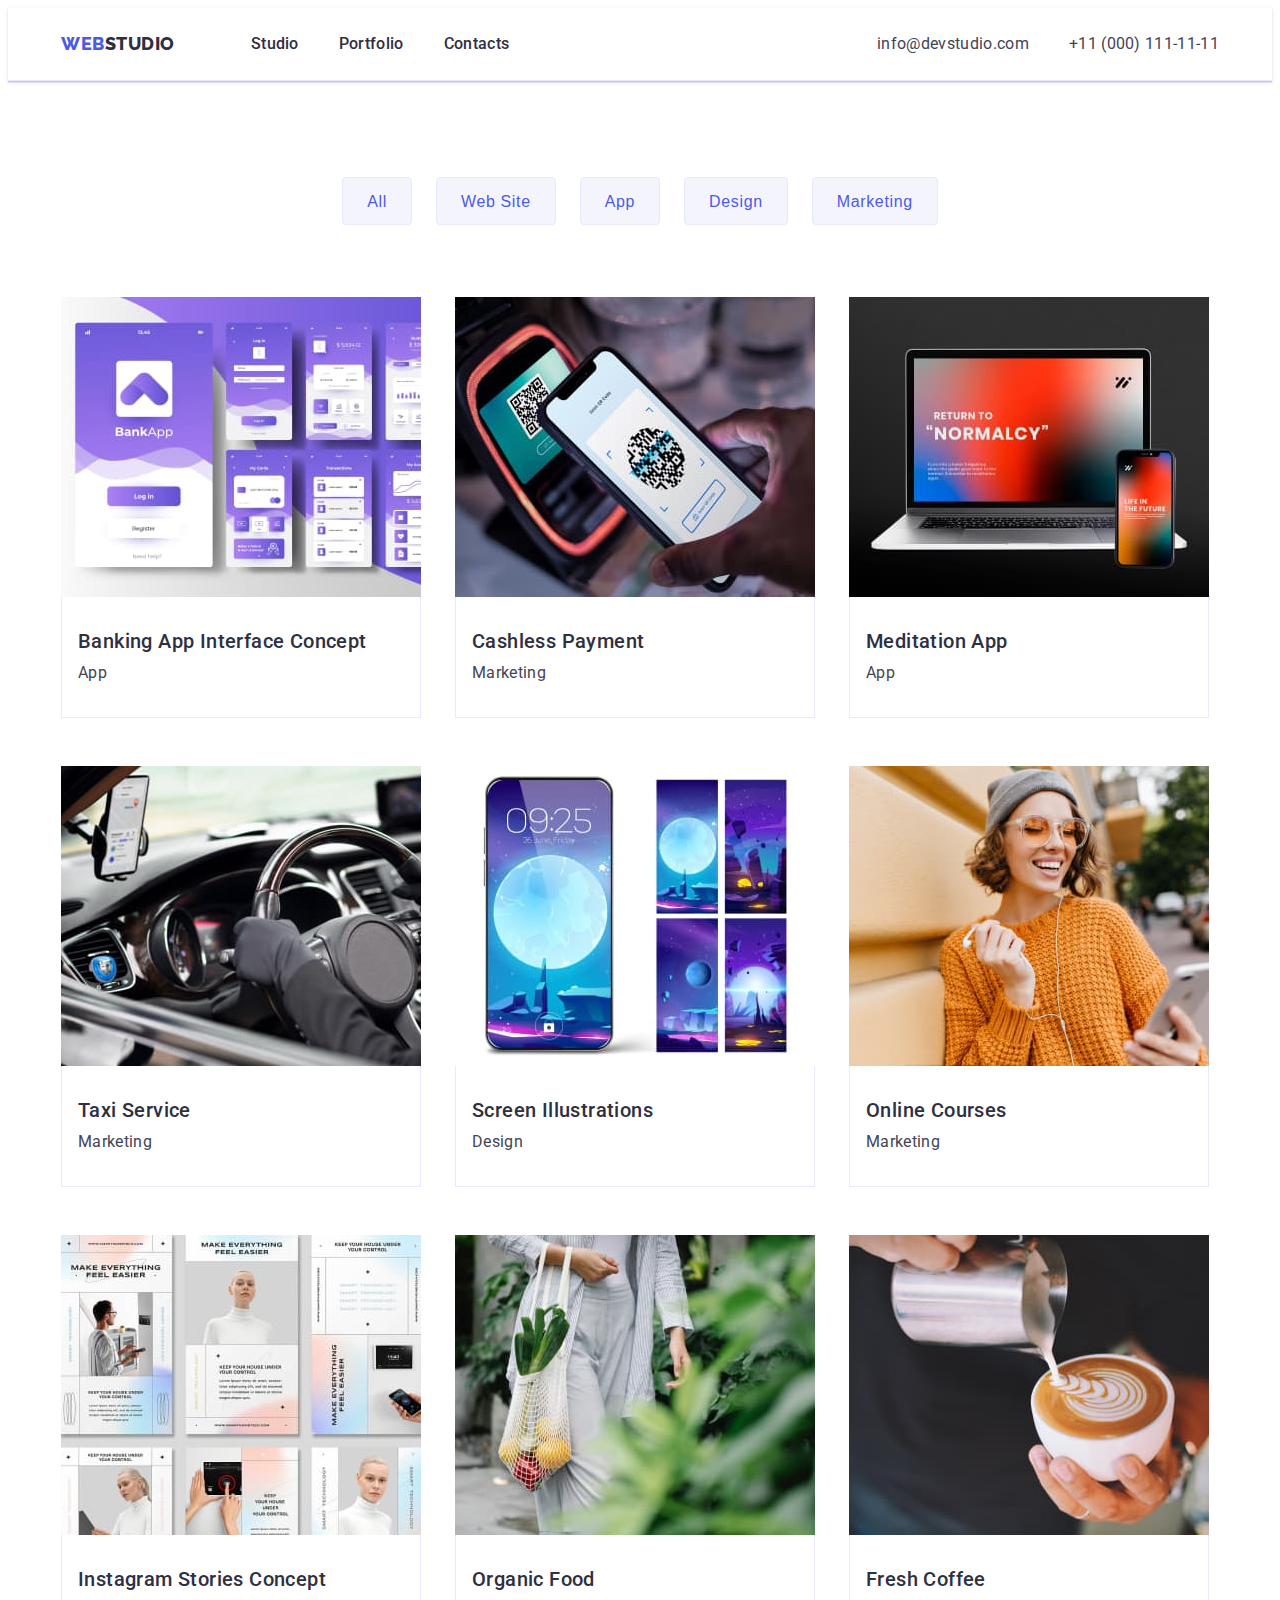
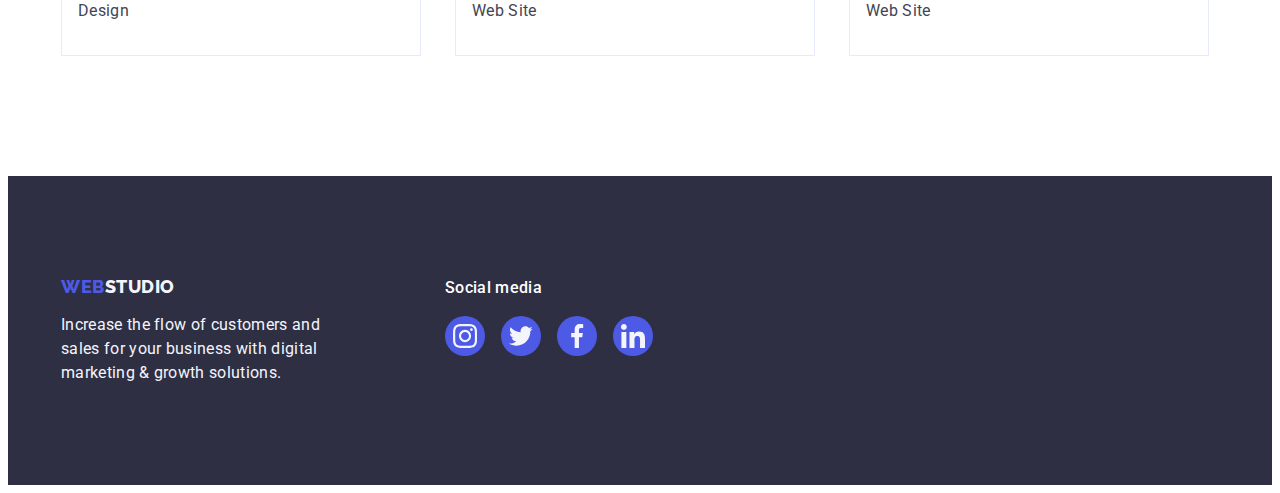
==== portfolio.html @ 0859493b "Initial commit" ====
<!DOCTYPE html>
<html lang="en">
  <head>
    <meta charset="UTF-8" />
    <meta http-equiv="X-UA-Compatible" content="IE=edge" />
    <meta name="viewport" content="width=device-width, initial-scale=1.0" />
    <title>WebStudio</title>
    <link rel="preconnect" href="https://fonts.googleapis.com" />
    <link rel="preconnect" href="https://fonts.gstatic.com" crossorigin />
    <link
      href="https://fonts.googleapis.com/css2?family=Raleway:wght@800&family=Roboto:wght@400;500;700&display=swap"
      rel="stylesheet"
    />
    <link
      rel="stylesheet"
      href="https://cdnjs.cloudflare.com/ajax/libs/modern-normalize/2.0.0/modern-normalize.min.css"
      integrity="sha512-4xo8blKMVCiXpTaLzQSLSw3KFOVPWhm/TRtuPVc4WG6kUgjH6J03IBuG7JZPkcWMxJ5huwaBpOpnwYElP/m6wg=="
      crossorigin="anonymous"
      referrerpolicy="no-referrer"
    />
    <link rel="stylesheet" href="./css/styles.css" />
  </head>
  <body>
    <!-- Header -->
    <header class="header">
      <div class="container header-container">
        <nav class="main-navigation">
          <a class="link logo" href="./index.html"
            >Web<span class="top-logo-part-two">Studio</span></a
          >
          <ul class="list site-nav">
            <li><a class="link title" href="./index.html">Studio</a></li>
            <li><a class="link title" href="./portfolio.html">Portfolio</a></li>
            <li><a class="link title" href="">Contacts</a></li>
          </ul>
        </nav>
        <address class="address">
          <ul class="list contacts">
            <li>
              <a class="link address-link" href="mailto:info@devstudio.com"
                >info@devstudio.com</a
              >
            </li>
            <li>
              <a class="link address-link" href="tel:+110001111111"
                >+11 (000) 111-11-11</a
              >
            </li>
          </ul>
        </address>
      </div>
    </header>
    <main>
      <!-- Examples of our works -->
      <section class="our-works">
        <div class="container">
          <h1 class="visually-hidden">Examples of our works</h1>
          <ul class="list portfolio-button">
            <li><button class="menu-button" type="button">All</button></li>
            <li><button class="menu-button" type="button">Web Site</button></li>
            <li><button class="menu-button" type="button">App</button></li>
            <li><button class="menu-button" type="button">Design</button></li>
            <li>
              <button class="menu-button" type="button">Marketing</button>
            </li>
          </ul>
          <ul class="list our-works-list">
            <li class="work-example">
              <a class="link example-item" href=""
                ><img
                  src="./images/banking-screens.jpg"
                  alt="Banking interface"
                  width="360"
                  height="300"
                />
                <div class="example-deskription">
                  <h2 class="subtitle">Banking App Interface Concept</h2>
                  <p class="description">App</p>
                </div></a
              >
            </li>
            <li class="work-example">
              <a class="link example-item" href=""
                ><img
                  src="./images/reading-code.jpg"
                  alt="Reading Qr code"
                  width="360"
                  height="300"
                />
                <div class="example-deskription">
                  <h2 class="subtitle">Cashless Payment</h2>
                  <p class="description">Marketing</p>
                </div></a
              >
            </li>
            <li class="work-example">
              <a class="link example-item" href=""
                ><img
                  src="./images/laptop-phone.jpg"
                  alt="Laptop and phone"
                  width="360"
                  height="300"
                />
                <div class="example-deskription">
                  <h2 class="subtitle">Meditation App</h2>
                  <p class="description">App</p>
                </div></a
              >
            </li>
            <li class="work-example">
              <a class="link example-item" href=""
                ><img
                  src="./images/car.jpg"
                  alt="Dashboard in the car"
                  width="360"
                  height="300"
                />
                <div class="example-deskription">
                  <h2 class="subtitle">Taxi Service</h2>
                  <p class="description">Marketing</p>
                </div></a
              >
            </li>
            <li class="work-example">
              <a class="link example-item" href=""
                ><img
                  src="./images/screen-illustrations.jpg"
                  alt="Phone screen illustrations"
                  width="360"
                  height="300"
                />
                <div class="example-deskription">
                  <h2 class="subtitle">Screen Illustrations</h2>
                  <p class="description">Design</p>
                </div></a
              >
            </li>
            <li class="work-example">
              <a class="link example-item" href=""
                ><img
                  src="./images/girl.jpg"
                  alt="Girl with a phone"
                  width="360"
                  height="300"
                />
                <div class="example-deskription">
                  <h2 class="subtitle">Online Courses</h2>
                  <p class="description">Marketing</p>
                </div></a
              >
            </li>
            <li class="work-example">
              <a class="link example-item" href=""
                ><img
                  src="./images/articles.jpg"
                  alt="Article layouts"
                  width="360"
                  height="300"
                />
                <div class="example-deskription">
                  <h2 class="subtitle">Instagram Stories Concept</h2>
                  <p class="description">Design</p>
                </div></a
              >
            </li>
            <li class="work-example">
              <a class="link example-item" href=""
                ><img
                  src="./images/food.jpg"
                  alt="Girl carrying food"
                  width="360"
                  height="300"
                />
                <div class="example-deskription">
                  <h2 class="subtitle">Organic Food</h2>
                  <p class="description">Web Site</p>
                </div></a
              >
            </li>
            <li class="work-example">
              <a class="link example-item" href=""
                ><img
                  src="./images/coffee.jpg"
                  alt="Prepaing coffee"
                  width="360"
                  height="300"
                />
                <div class="example-deskription">
                  <h2 class="subtitle">Fresh Coffee</h2>
                  <p class="description">Web Site</p>
                </div></a
              >
            </li>
          </ul>
        </div>
      </section>
    </main>
    <!-- Footer -->
    <footer class="footer">
      <div class="container foot">
        <div class="logo-container">
          <a class="link logo-footer" href="./index.html"
            >Web<span class="footer-logo-part-two">Studio</span></a
          >
          <p class="footer-description">
            Increase the flow of customers and sales for your business with
            digital marketing & growth solutions.
          </p>
        </div>
        <div>
          <p class="footer-title">Social media</p>
          <ul class="list icon-item">
            <li class="icon-example">
              <a
                href=""
                class="link cosial-footer"
                target="_blank"
                rel="noopener no-referrer"
              >
                <svg class="footer-icon" width="24" height="24">
                  <use href="./images/icons.svg#icon-instagram"></use>
                </svg>
              </a>
            </li>
            <li class="icon-example">
              <a
                href=""
                class="link cosial-footer"
                target="_blank"
                rel="noopener no-referrer"
              >
                <svg class="footer-icon" width="24" height="24">
                  <use href="./images/icons.svg#icon-bird"></use>
                </svg>
              </a>
            </li>
            <li class="icon-example">
              <a
                href=""
                class="link cosial-footer"
                target="_blank"
                rel="noopener no-referrer"
              >
                <svg class="footer-icon" width="24" height="24">
                  <use href="./images/icons.svg#icon-facebook"></use>
                </svg>
              </a>
            </li>
            <li class="icon-example">
              <a
                href=""
                class="link cosial-footer"
                target="_blank"
                rel="noopener no-referrer"
              >
                <svg class="footer-icon" width="24" height="24">
                  <use href="./images/icons.svg#icon-linkedin"></use>
                </svg>
              </a>
            </li>
          </ul>
        </div>
      </div>
    </footer>
  </body>
</html>
---- css/styles.css ----
:root {
  --main-color: #434455;
  --secondary-color: #2e2f42;
  --secondary-background: #f4f4fd;
  --logo-button-color: #4d5ae5;
  --background-color: #e5e5e5;
  --accent-color: #ffffff;
  --secondary-accent-color: #404bbf;
  --card-border-color: #e7e9fc;
}
body {
  font-family: "Roboto", sans-serif;
  color: var(--main-color);
  background-color: var(--accent-color);
}

p,
h1,
h2,
h3,
h4,
h5,
h6 {
  margin: 0;
}

ul,
ol {
  margin: 0;
  padding: 0;
}

img {
  display: block;
  max-width: 100%;
  height: auto;
}
.list {
  list-style: none;
}
.link {
  text-decoration: none;
}

.container {
  width: 1158px;
  padding-left: 15px;
  padding-right: 15px;
  margin: 0 auto;
}
/* Header */
.header {
  border-bottom: 1px solid var(--card-border-color);
  box-shadow: 0px 2px 1px rgba(46, 47, 66, 0.08),
    0px 1px 1px rgba(46, 47, 66, 0.16), 0px 1px 6px rgba(46, 47, 66, 0.08);
}
.header-container {
  display: flex;
}
.main-navigation {
  display: flex;
  align-items: center;
}
.logo {
  display: inline-block;
  padding: 24px 0;
  margin-right: 76px;
  font-family: "Raleway", sans-serif;
  font-weight: 800;
  font-size: 18px;
  line-height: 1.17;
  letter-spacing: 0.03em;
  text-transform: uppercase;
  color: var(--logo-button-color);
}
.top-logo-part-two {
  font-family: "Raleway", sans-serif;
  font-weight: 800;
  font-size: 18px;
  line-height: 1.17;
  letter-spacing: 0.03em;
  text-transform: uppercase;
  color: var(--secondary-color);
}
.logo-part-two {
  color: var(--secondary-color);
}
.site-nav {
  display: flex;
  align-items: center;
  gap: 40px;
}
.title {
  display: inline-block;
  padding: 24px 0;
  font-weight: 500;
  font-size: 16px;
  line-height: 1.5;
  letter-spacing: 0.02em;
  color: var(--secondary-color);
}
.title:hover,
.title:focus {
  color: var(--secondary-accent-color);
}
.address {
  margin-left: auto;
  font-style: normal;
  display: flex;
  align-items: center;
}
.contacts {
  display: flex;
  gap: 40px;
}
.address-link {
  display: inline-block;
  font-size: 16px;
  line-height: 1.5;
  letter-spacing: 0.02em;
  color: inherit;
}
.address-link:hover,
.address-link:focus {
  color: var(--secondary-accent-color);
}
/* Hero */
.hero {
  background-color: var(--secondary-color);
  padding: 188px 0;
  margin-left: auto;
  margin-right: auto;
  max-width: 1440px;
  height: 600px;
  background-image: linear-gradient(
      rgba(46, 47, 66, 0.7),
      rgba(46, 47, 66, 0.7)
    ),
    url(../images/hero-image.jpg);
  background-size: cover;
  background-repeat: no-repeat;
  background-position: center;
}

.hero-title {
  margin-left: auto;
  margin-right: auto;
  margin-bottom: 48px;
  max-width: 496px;
  font-size: 56px;
  line-height: 1.07;
  letter-spacing: 0.02em;
  text-align: center;
  color: var(--accent-color);
}
.main-button {
  display: block;
  margin-left: auto;
  margin-right: auto;

  min-width: 169px;
  height: 56px;

  font-weight: 500;
  font-size: 16px;
  line-height: 1.5;
  letter-spacing: 0.04em;
  background-color: var(--logo-button-color);
  color: var(--accent-color);
  cursor: pointer;
  border: none;
  border-radius: 4px;
}
.main-button:hover,
.main-button:focus {
  background-color: var(--secondary-accent-color);
  color: var(--accent-color);
}
/* Our strengths */
.strengths-container {
  padding: 120px 0;
}

.visually-hidden {
  position: absolute;
  width: 1px;
  height: 1px;
  margin: -1px;
  border: 0;
  padding: 0;
  white-space: nowrap;
  clip-path: inset(100%);
  clip: rect(0 0 0 0);
  overflow: hidden;
}
.list-position {
  display: flex;
  gap: 24px;
}
.list-position .subtitle {
  width: 264px;
}
.box-for-icon {
  display: flex;
  height: 112px;
  margin-bottom: 8px;
  background-color: var(--secondary-background);
  border-radius: 4px;
  align-items: center;
  justify-content: center;
}

.subtitle {
  margin-bottom: 8px;
  font-weight: 500;
  font-size: 20px;
  line-height: 1.2;
  letter-spacing: 0.02em;
  color: var(--secondary-color);
}
.description {
  font-size: 16px;
  line-height: 1.5;
  letter-spacing: 0.02em;
  color: var(--main-color);
}
.section-title {
  margin-bottom: 72px;
  font-size: 36px;
  line-height: 1.11;
  letter-spacing: 0.02em;
  text-align: center;
  text-transform: capitalize;
  color: var(--secondary-color);
}
/* What are we doing */
.container-examples {
  padding-bottom: 120px;
}
.examples {
  display: flex;
  gap: 24px;
}
.example-item {
  width: calc((100%-48px) / 3);
}
/* Team */
.team-section {
  background-color: var(--secondary-background);
  padding: 120px 0;
}
.employee {
  text-align: center;
}
.employee-card {
  display: flex;
  gap: 24px;
}
.team-photo {
  background-color: var(--accent-color);
  box-shadow: 0px 1px 6px rgba(46, 47, 66, 0.08),
    0px 1px 1px rgba(46, 47, 66, 0.16), 0px 2px 1px rgba(46, 47, 66, 0.08);
  border-radius: 0px 0px 4px 4px;
  width: calc((100% -72px) / 4);
}
.employee-deskription {
  padding: 32px 16px;
}
.cos-list {
  display: flex;
  gap: 24px;
  margin-top: 8px;
  justify-content: center;
}
.team-cos{
  width: 40px;
  height: 40px;
}
.cosial {
  display: flex;
  width: 100%;
  height: 100%;
  background-color: var(--logo-button-color);
  border-radius: 50%;

  background-repeat: no-repeat;
  align-items: center;
  justify-content: center;
}
.cosial:hover,
.cosial:focus {
  background-color: var(--secondary-accent-color);
}
.cos {
  fill: var(--secondary-background);
}
/* Customers */
.customers {
  padding-top: 120px;
  padding-bottom: 120px;
}
.customers-list {
  display: flex;
  gap: 24px;
}
.customers-item {
  width: calc((100%-120px) / 6);
  width: 168px;
  height: 88px;
  color: var(--secondary-accent-color);
}

.customes-link {
  display: flex;
  width: 100%;
  height: 100%;
  border: 1px solid #8e8f99;
  border-radius: 4px;
  align-items: center;
  justify-content: center;
  color: #8e8f99;
}
.customers-icon {
  fill: currentColor;
}

.customes-link:hover,
.customes-link:focus {
  border-color: var(--secondary-accent-color);
  color: var(--secondary-accent-color);
}
/* Footer */
.footer {
  padding: 100px 0;
  background-color: var(--secondary-color);
}
.foot {
  display: flex;
  align-items: baseline;
}
.logo-footer {
  display: inline-block;
  margin-bottom: 16px;
  font-family: "Raleway", sans-serif;
  font-weight: 800;
  font-size: 18px;
  line-height: 1.17;
  letter-spacing: 0.03em;
  text-transform: uppercase;
  color: var(--logo-button-color);
}
.footer-logo-part-two {
  color: var(--secondary-background);
}
.footer-description {
  display: block;
  width: 264px;
  margin-right: auto;
  font-size: 16px;
  line-height: 1.5;
  letter-spacing: 0.02em;
  color: var(--secondary-background);
}
.logo-container {
  margin-right: 120px;
}

.footer-title {
  font-weight: 500;
  font-size: 16px;
  line-height: 1.5;
  letter-spacing: 0.02em;
  color: var(--accent-color);
  margin-bottom: 16px;
}
.icon-item {
  display: flex;
  gap: 16px;
}
.icon-example{
  width: 40px;
  height: 40px;
}
.cosial-footer {
  display: flex;
  width: 100%;
  height: 100%;
  background-color: var(--logo-button-color);
  border-radius: 50%;
  background-repeat: no-repeat;
  align-items: center;
  justify-content: center;
}
.cosial-footer:hover,
.cosial-footer:focus {
  background-color: #31d0aa;
}
.footer-icon {
  fill: var(--secondary-background);
}
/* Portfolio */
.our-works {
  padding: 96px 0 120px;
}
/* Menu buttons */
.portfolio-button {
  display: flex;
  justify-content: center;
  gap: 24px;
  margin-bottom: 72px;
}
.menu-button {
  display: block;
  margin-left: auto;
  margin-right: auto;
  height: 48px;
  font-weight: 500;
  font-size: 16px;
  line-height: 1.5;
  letter-spacing: 0.04em;
  color: var(--logo-button-color);
  background-color: var(--secondary-background);
  cursor: pointer;
  border: 1px solid var(--card-border-color);
  border-radius: 4px;
  padding: 12px 24px;
}
.menu-button:hover,
.menu-button:focus {
  background-color: var(--secondary-accent-color);
  color: var(--accent-color);
  border: 1px solid transparent;
  box-shadow: 0px 3px 1px rgba(0, 0, 0, 0.1), 0px 2px 1px rgba(0, 0, 0, 0.08),
    0px 2px 2px rgba(0, 0, 0, 0.12);
}

.our-works-list {
  display: flex;
  flex-wrap: wrap;
  column-gap: 24px;
  row-gap: 48px;
}
.work-example {
  width: calc((100% - 48px) / 3);
}
.example-item {
  display: block;
  box-sizing: border-box;
  width: 360px;
}
.example-item:hover,
.example-item:focus {
  box-shadow: 0px 1px 6px rgba(46, 47, 66, 0.08),
    0px 1px 1px rgba(46, 47, 66, 0.16), 0px 2px 1px rgba(46, 47, 66, 0.08);
}
.example-deskription {
  padding: 32px 16px;
  border: 1px solid var(--card-border-color);
  border-top: none;
}
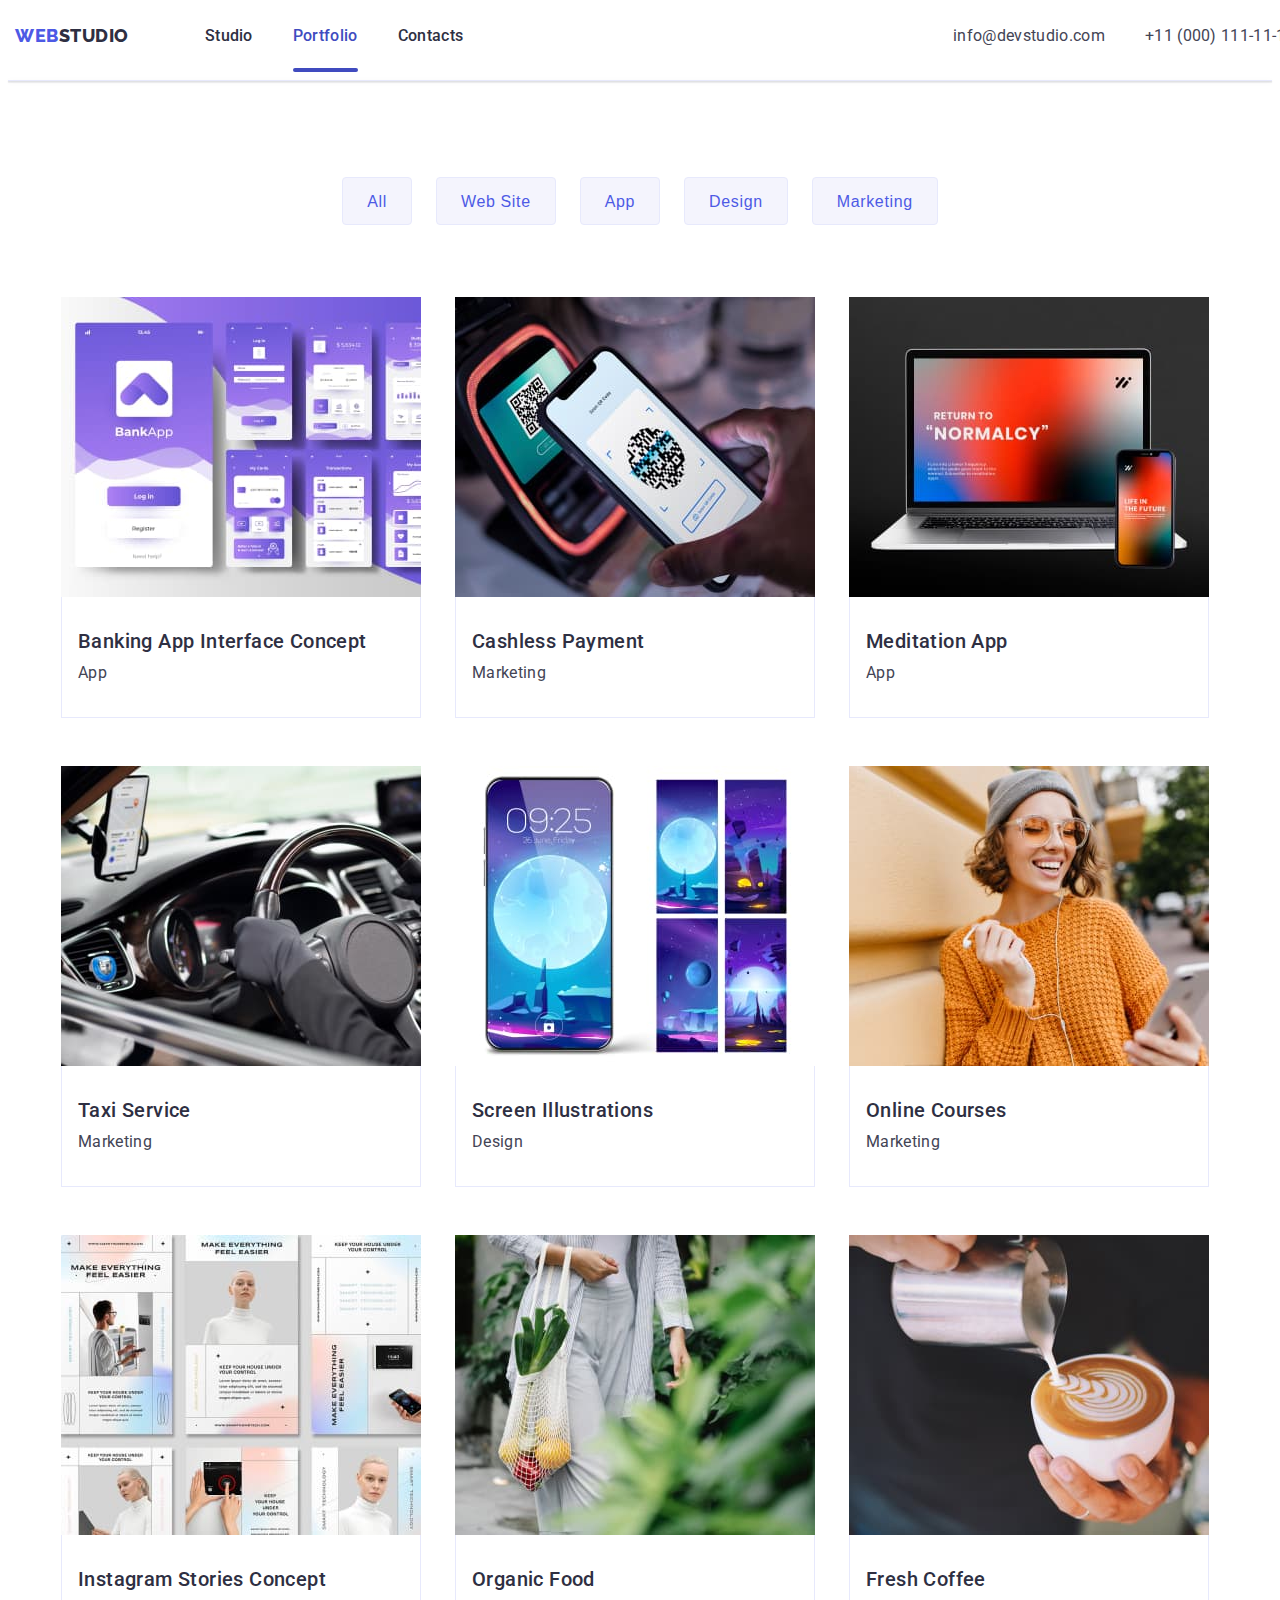
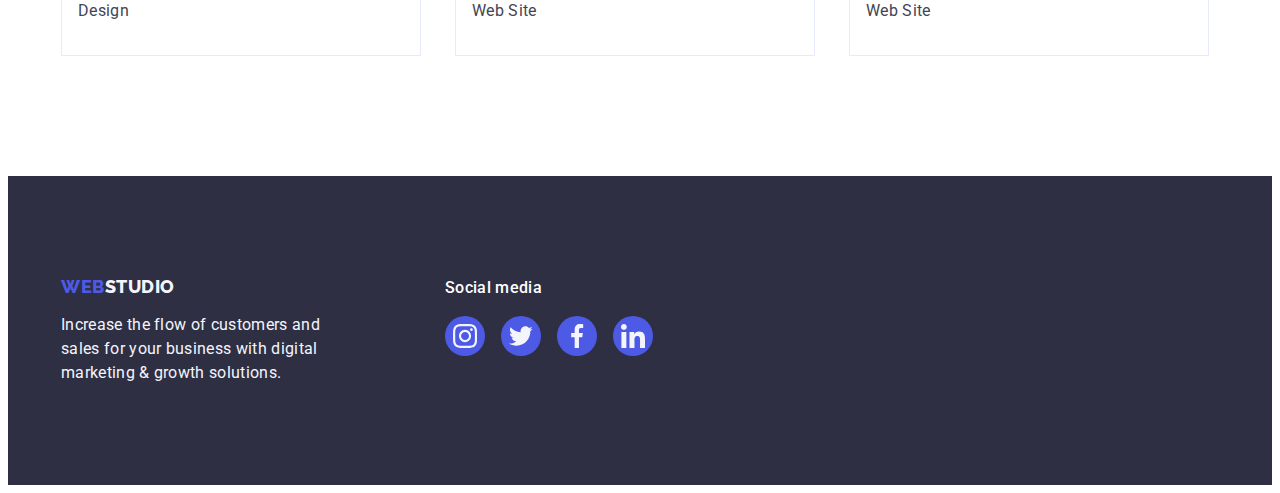
==== commit e135e599: "hw_5" ====
--- a/portfolio.html
+++ b/portfolio.html
@@ -30,7 +30,11 @@
           >
           <ul class="list site-nav">
             <li><a class="link title" href="./index.html">Studio</a></li>
-            <li><a class="link title" href="./portfolio.html">Portfolio</a></li>
+            <li>
+              <a class="link title current" href="./portfolio.html"
+                >Portfolio</a
+              >
+            </li>
             <li><a class="link title" href="">Contacts</a></li>
           </ul>
         </nav>
@@ -66,13 +70,18 @@
           </ul>
           <ul class="list our-works-list">
             <li class="work-example">
-              <a class="link example-item" href=""
+              <div class="example-cover-wrap"><a class="link example-item" href=""
                 ><img
                   src="./images/banking-screens.jpg"
                   alt="Banking interface"
                   width="360"
                   height="300"
                 />
+                <p class="example-cover-text">
+                  14 Stylish and User-Friendly App Design Concepts · Task
+                  Manager App · Calorie Tracker App · Exotic Fruit Ecommerce App
+                  · Cloud Storage App
+                </p></div>
                 <div class="example-deskription">
                   <h2 class="subtitle">Banking App Interface Concept</h2>
                   <p class="description">App</p>
@@ -80,6 +89,8 @@
               >
             </li>
             <li class="work-example">
+              <div class="example-cover-wrap"><a class="link example-item" href=""
+                >
               <a class="link example-item" href=""
                 ><img
                   src="./images/reading-code.jpg"
@@ -87,6 +98,11 @@
                   width="360"
                   height="300"
                 />
+                <p class="example-cover-text">
+                  14 Stylish and User-Friendly App Design Concepts · Task
+                  Manager App · Calorie Tracker App · Exotic Fruit Ecommerce App
+                  · Cloud Storage App
+                </p></div>
                 <div class="example-deskription">
                   <h2 class="subtitle">Cashless Payment</h2>
                   <p class="description">Marketing</p>
@@ -94,6 +110,8 @@
               >
             </li>
             <li class="work-example">
+              <div class="example-cover-wrap"><a class="link example-item" href=""
+                >
               <a class="link example-item" href=""
                 ><img
                   src="./images/laptop-phone.jpg"
@@ -101,6 +119,11 @@
                   width="360"
                   height="300"
                 />
+                <p class="example-cover-text">
+                  14 Stylish and User-Friendly App Design Concepts · Task
+                  Manager App · Calorie Tracker App · Exotic Fruit Ecommerce App
+                  · Cloud Storage App
+                </p></div>
                 <div class="example-deskription">
                   <h2 class="subtitle">Meditation App</h2>
                   <p class="description">App</p>
@@ -108,6 +131,8 @@
               >
             </li>
             <li class="work-example">
+              <div class="example-cover-wrap"><a class="link example-item" href=""
+                >
               <a class="link example-item" href=""
                 ><img
                   src="./images/car.jpg"
@@ -115,6 +140,11 @@
                   width="360"
                   height="300"
                 />
+                <p class="example-cover-text">
+                  14 Stylish and User-Friendly App Design Concepts · Task
+                  Manager App · Calorie Tracker App · Exotic Fruit Ecommerce App
+                  · Cloud Storage App
+                </p></div>
                 <div class="example-deskription">
                   <h2 class="subtitle">Taxi Service</h2>
                   <p class="description">Marketing</p>
@@ -122,6 +152,8 @@
               >
             </li>
             <li class="work-example">
+              <div class="example-cover-wrap"><a class="link example-item" href=""
+                >
               <a class="link example-item" href=""
                 ><img
                   src="./images/screen-illustrations.jpg"
@@ -129,6 +161,11 @@
                   width="360"
                   height="300"
                 />
+                <p class="example-cover-text">
+                  14 Stylish and User-Friendly App Design Concepts · Task
+                  Manager App · Calorie Tracker App · Exotic Fruit Ecommerce App
+                  · Cloud Storage App
+                </p></div>
                 <div class="example-deskription">
                   <h2 class="subtitle">Screen Illustrations</h2>
                   <p class="description">Design</p>
@@ -136,6 +173,8 @@
               >
             </li>
             <li class="work-example">
+              <div class="example-cover-wrap"><a class="link example-item" href=""
+                >
               <a class="link example-item" href=""
                 ><img
                   src="./images/girl.jpg"
@@ -143,6 +182,11 @@
                   width="360"
                   height="300"
                 />
+                <p class="example-cover-text">
+                  14 Stylish and User-Friendly App Design Concepts · Task
+                  Manager App · Calorie Tracker App · Exotic Fruit Ecommerce App
+                  · Cloud Storage App
+                </p></div>
                 <div class="example-deskription">
                   <h2 class="subtitle">Online Courses</h2>
                   <p class="description">Marketing</p>
@@ -150,6 +194,8 @@
               >
             </li>
             <li class="work-example">
+              <div class="example-cover-wrap"><a class="link example-item" href=""
+                >
               <a class="link example-item" href=""
                 ><img
                   src="./images/articles.jpg"
@@ -157,6 +203,11 @@
                   width="360"
                   height="300"
                 />
+                <p class="example-cover-text">
+                  14 Stylish and User-Friendly App Design Concepts · Task
+                  Manager App · Calorie Tracker App · Exotic Fruit Ecommerce App
+                  · Cloud Storage App
+                </p></div>
                 <div class="example-deskription">
                   <h2 class="subtitle">Instagram Stories Concept</h2>
                   <p class="description">Design</p>
@@ -164,6 +215,8 @@
               >
             </li>
             <li class="work-example">
+              <div class="example-cover-wrap"><a class="link example-item" href=""
+                >
               <a class="link example-item" href=""
                 ><img
                   src="./images/food.jpg"
@@ -171,6 +224,11 @@
                   width="360"
                   height="300"
                 />
+                <p class="example-cover-text">
+                  14 Stylish and User-Friendly App Design Concepts · Task
+                  Manager App · Calorie Tracker App · Exotic Fruit Ecommerce App
+                  · Cloud Storage App
+                </p></div>
                 <div class="example-deskription">
                   <h2 class="subtitle">Organic Food</h2>
                   <p class="description">Web Site</p>
@@ -178,6 +236,8 @@
               >
             </li>
             <li class="work-example">
+              <div class="example-cover-wrap"><a class="link example-item" href=""
+                >
               <a class="link example-item" href=""
                 ><img
                   src="./images/coffee.jpg"
@@ -185,6 +245,11 @@
                   width="360"
                   height="300"
                 />
+                <p class="example-cover-text">
+                  14 Stylish and User-Friendly App Design Concepts · Task
+                  Manager App · Calorie Tracker App · Exotic Fruit Ecommerce App
+                  · Cloud Storage App
+                </p></div>
                 <div class="example-deskription">
                   <h2 class="subtitle">Fresh Coffee</h2>
                   <p class="description">Web Site</p>
--- a/css/styles.css
+++ b/css/styles.css
@@ -12,6 +12,7 @@
   font-family: "Roboto", sans-serif;
   color: var(--main-color);
   background-color: var(--accent-color);
+  padding-top: 72px;
 }
 
 p,
@@ -53,9 +54,16 @@
   border-bottom: 1px solid var(--card-border-color);
   box-shadow: 0px 2px 1px rgba(46, 47, 66, 0.08),
     0px 1px 1px rgba(46, 47, 66, 0.16), 0px 1px 6px rgba(46, 47, 66, 0.08);
+
 }
 .header-container {
   display: flex;
+  position: fixed;
+  width: 100%;
+  top: 0;
+  left: 0;
+  min-height: 72px;
+  background-color: var(--accent-color);
 }
 .main-navigation {
   display: flex;
@@ -89,6 +97,10 @@
   display: flex;
   align-items: center;
   gap: 40px;
+ 
+}
+.current{
+ position: relative;
 }
 .title {
   display: inline-block;
@@ -98,10 +110,23 @@
   line-height: 1.5;
   letter-spacing: 0.02em;
   color: var(--secondary-color);
+  transition: color 250ms cubic-bezier(0.4, 0, 0.2, 1);
 }
 .title:hover,
-.title:focus {
+.title:focus,
+.link.current {
   color: var(--secondary-accent-color);
+}
+.current::after{
+  content: "";
+position: absolute;
+left: 0;
+bottom: 0;
+
+width: 100%;
+height: 4px;
+background-color: var(--secondary-accent-color);
+border-radius: 2px;
 }
 .address {
   margin-left: auto;
@@ -119,6 +144,8 @@
   line-height: 1.5;
   letter-spacing: 0.02em;
   color: inherit;
+  padding: 24px 0;
+  transition: color 250ms cubic-bezier(0.4, 0, 0.2, 1);
 }
 .address-link:hover,
 .address-link:focus {
@@ -170,6 +197,8 @@
   cursor: pointer;
   border: none;
   border-radius: 4px;
+  transition: color 250ms cubic-bezier(0.4, 0, 0.2, 1),
+   background-color 250ms cubic-bezier(0.4, 0, 0.2, 1);
 }
 .main-button:hover,
 .main-button:focus {
@@ -286,6 +315,7 @@
   background-repeat: no-repeat;
   align-items: center;
   justify-content: center;
+  transition: background-color 250ms cubic-bezier(0.4, 0, 0.2, 1);
 }
 .cosial:hover,
 .cosial:focus {
@@ -319,6 +349,8 @@
   align-items: center;
   justify-content: center;
   color: #8e8f99;
+  transition: color 250ms cubic-bezier(0.4, 0, 0.2, 1),
+  border-color 250ms cubic-bezier(0.4, 0, 0.2, 1);
 }
 .customers-icon {
   fill: currentColor;
@@ -390,6 +422,7 @@
   background-repeat: no-repeat;
   align-items: center;
   justify-content: center;
+  transition: background-color 250ms cubic-bezier(0.4, 0, 0.2, 1);
 }
 .cosial-footer:hover,
 .cosial-footer:focus {
@@ -424,6 +457,11 @@
   border: 1px solid var(--card-border-color);
   border-radius: 4px;
   padding: 12px 24px;
+  
+transition: background-color 250ms cubic-bezier(0.4, 0, 0.2, 1),
+color 250ms cubic-bezier(0.4, 0, 0.2, 1),
+border 250ms cubic-bezier(0.4, 0, 0.2, 1),
+box-shadow 250ms cubic-bezier(0.4, 0, 0.2, 1);
 }
 .menu-button:hover,
 .menu-button:focus {
@@ -443,10 +481,34 @@
 .work-example {
   width: calc((100% - 48px) / 3);
 }
+.work-example:hover .example-cover-text{
+  transform: translateY(0);
+}
+.example-cover-wrap{
+position: relative;
+overflow: hidden;
+z-index: -1;
+}
 .example-item {
   display: block;
   box-sizing: border-box;
   width: 360px;
+  transition: box-shadow 250ms cubic-bezier(0.4, 0, 0.2, 1);
+}
+.example-cover-text{
+  position: absolute;
+  top: 0;
+  font-size: 16px;
+line-height: 1.5;
+letter-spacing: 0.02em;
+color: var(--secondary-background);
+background-color: var(--logo-button-color);
+padding-top: 40px;
+padding-right: 32px;
+padding-left: 32px;
+height: 100%;
+transform: translateY(100%);
+transition: transform 250ms cubic-bezier(0.4, 0, 0.2, 1);
 }
 .example-item:hover,
 .example-item:focus {
@@ -458,3 +520,60 @@
   border: 1px solid var(--card-border-color);
   border-top: none;
 }
+/* Backdrop */
+.backdrop{
+  position: fixed;
+  width: 100%;
+  height: 100%;
+  background-color: rgba(46, 47, 66, 0.4);
+  top: 0;
+transition: opacity 250ms cubic-bezier(0.4, 0, 0.2, 1),
+visibility 250ms cubic-bezier(0.4, 0, 0.2, 1);
+}
+.is-hidden{
+  visibility: none;
+  opacity: 0;
+  pointer-events: none;
+}
+
+.modal{
+  position: absolute;
+  top: 50%;
+  left: 50%;
+  transform: translate(-50%, -50%) scale(1);
+transition: transform 250ms cubic-bezier(0.4, 0, 0.2, 1);
+
+  width: 408px;
+  min-height: 584px;
+  background-color:  #FCFCFC;
+  box-shadow: 0px 1px 1px rgba(0, 0, 0, 0.14), 0px 1px 3px rgba(0, 0, 0, 0.12), 0px 2px 1px rgba(0, 0, 0, 0.2);
+border-radius: 4px;
+padding: 24px;
+}
+.modal-close{
+  width: 24px;
+  height: 24px;
+  border: 1px solid rgba(46, 47, 66, 0.4);
+  border-radius: 50%;
+  background-color: var(--card-border-color);
+  margin-left: auto;
+  display: flex;
+  align-items: center;
+  justify-content: center;
+  cursor: pointer;
+  color: var(--secondary-color);
+  transition: background-color 250ms cubic-bezier(0.4, 0, 0.2, 1),
+  color 250ms cubic-bezier(0.4, 0, 0.2, 1);
+
+}
+.backdrop.is-hidden .modal{
+  transform: translate(-50%, -50%) scale(0); 
+}
+.modal-close-icon{
+  fill: currentColor;
+}
+.modal-close:hover,
+.modal-close:focus {
+  background-color: var(--secondary-accent-color);
+  color: var(--accent-color);
+}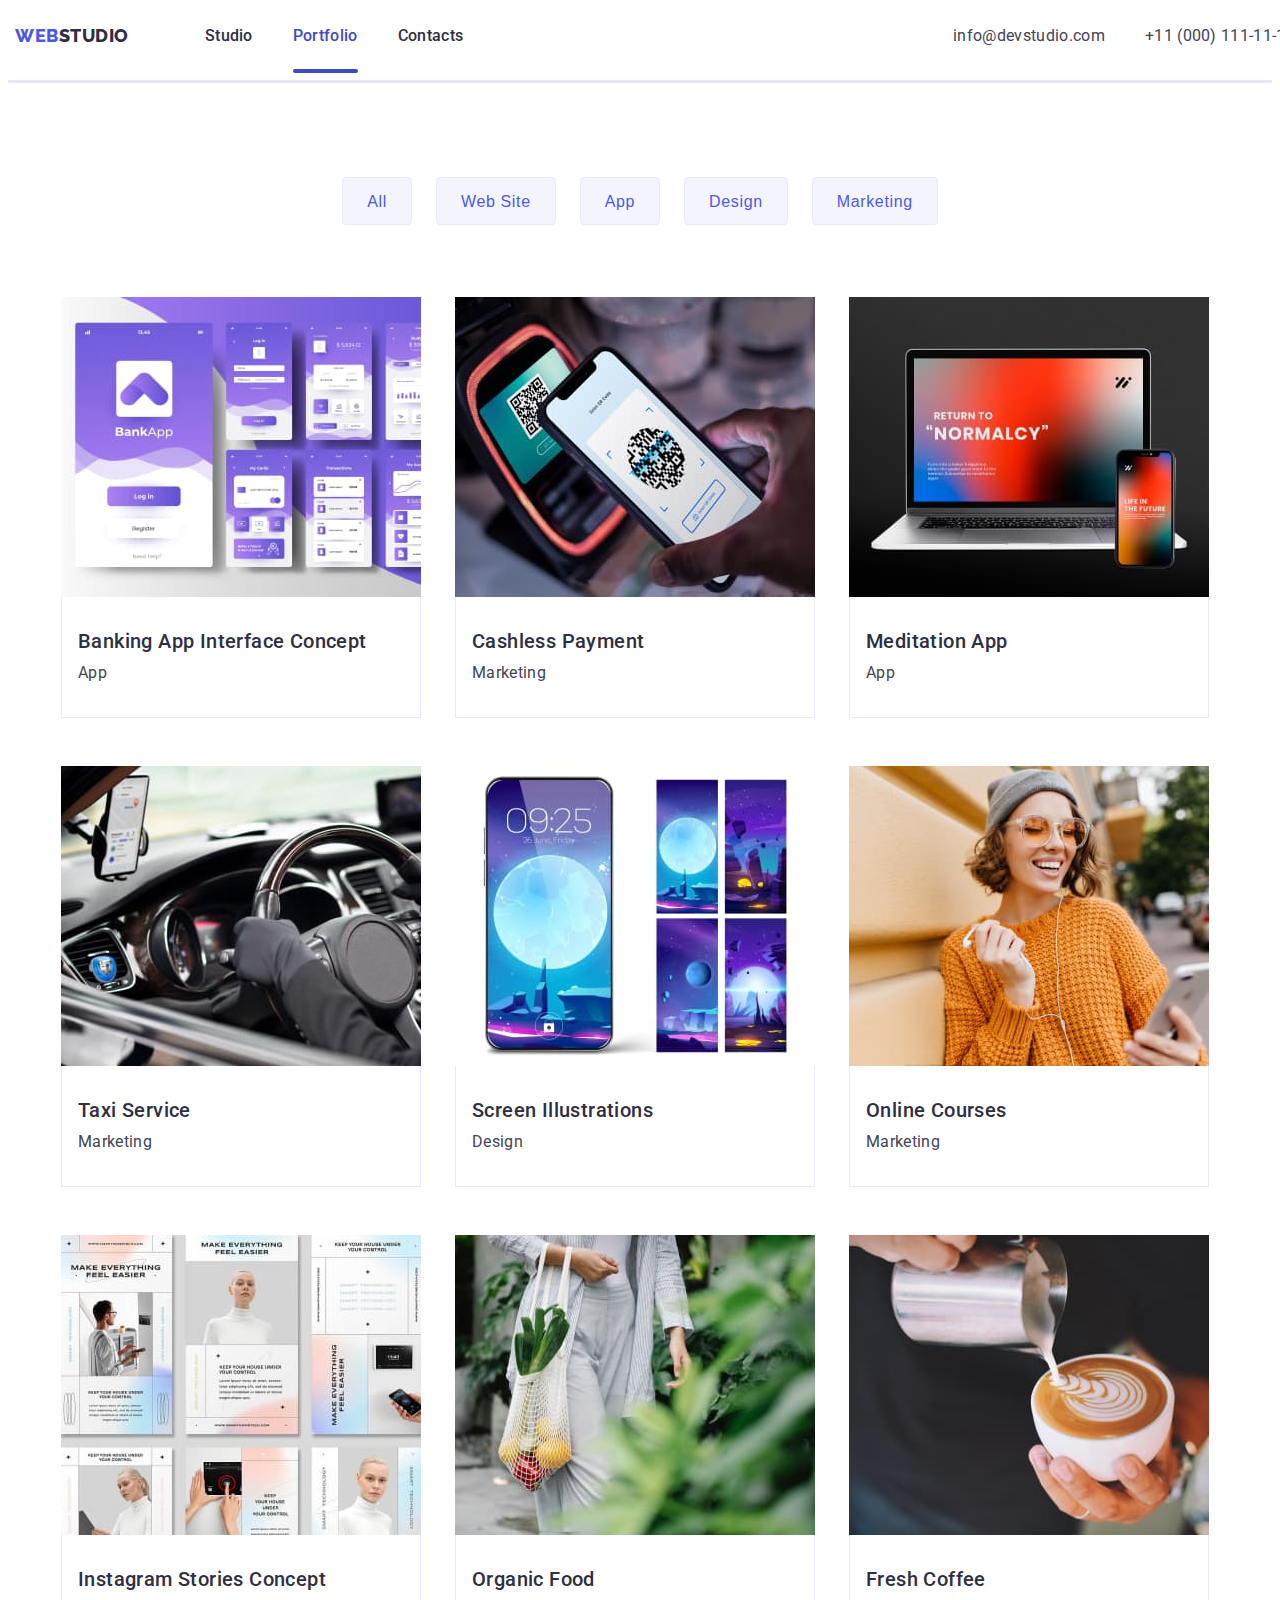
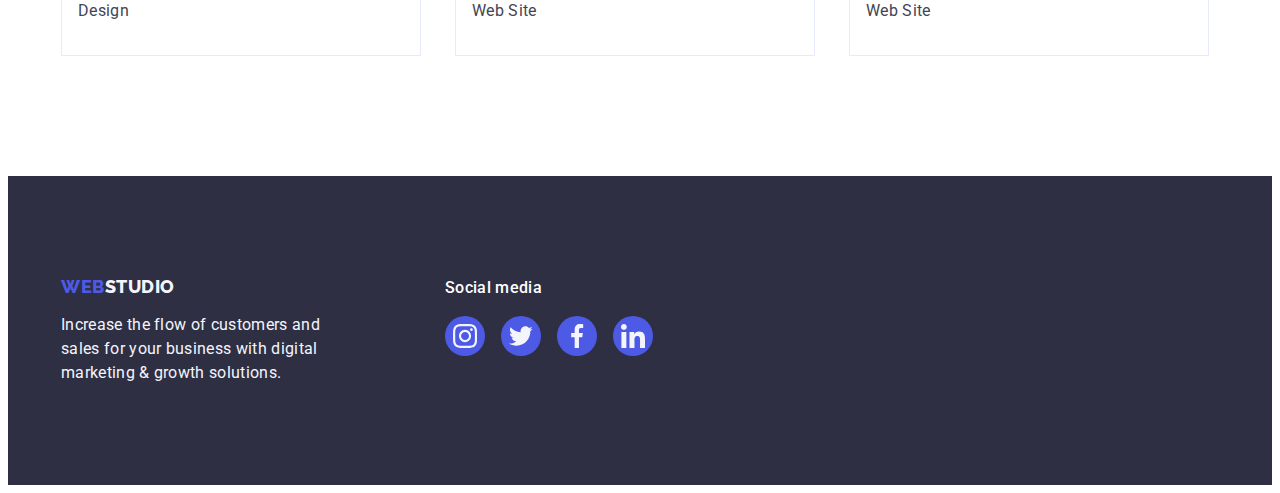
==== commit 5da26e29: "second try" ====
--- a/portfolio.html
+++ b/portfolio.html
@@ -70,8 +70,9 @@
           </ul>
           <ul class="list our-works-list">
             <li class="work-example">
-              <div class="example-cover-wrap"><a class="link example-item" href=""
-                ><img
+              <a class="link example-item" href=""
+                >
+                <div class="example-cover-wrap"><img
                   src="./images/banking-screens.jpg"
                   alt="Banking interface"
                   width="360"
@@ -89,10 +90,9 @@
               >
             </li>
             <li class="work-example">
-              <div class="example-cover-wrap"><a class="link example-item" href=""
-                >
-              <a class="link example-item" href=""
-                ><img
+              <a class="link example-item" href=""
+                >
+                <div class="example-cover-wrap"><img
                   src="./images/reading-code.jpg"
                   alt="Reading Qr code"
                   width="360"
@@ -110,10 +110,9 @@
               >
             </li>
             <li class="work-example">
-              <div class="example-cover-wrap"><a class="link example-item" href=""
-                >
-              <a class="link example-item" href=""
-                ><img
+              <a class="link example-item" href=""
+                >
+                <div class="example-cover-wrap"><img
                   src="./images/laptop-phone.jpg"
                   alt="Laptop and phone"
                   width="360"
@@ -131,10 +130,9 @@
               >
             </li>
             <li class="work-example">
-              <div class="example-cover-wrap"><a class="link example-item" href=""
-                >
-              <a class="link example-item" href=""
-                ><img
+              <a class="link example-item" href=""
+                >
+                <div class="example-cover-wrap"><img
                   src="./images/car.jpg"
                   alt="Dashboard in the car"
                   width="360"
@@ -152,10 +150,9 @@
               >
             </li>
             <li class="work-example">
-              <div class="example-cover-wrap"><a class="link example-item" href=""
-                >
-              <a class="link example-item" href=""
-                ><img
+              <a class="link example-item" href=""
+                >
+                <div class="example-cover-wrap"><img
                   src="./images/screen-illustrations.jpg"
                   alt="Phone screen illustrations"
                   width="360"
@@ -173,10 +170,9 @@
               >
             </li>
             <li class="work-example">
-              <div class="example-cover-wrap"><a class="link example-item" href=""
-                >
-              <a class="link example-item" href=""
-                ><img
+              <a class="link example-item" href=""
+                >
+                <div class="example-cover-wrap"><img
                   src="./images/girl.jpg"
                   alt="Girl with a phone"
                   width="360"
@@ -194,10 +190,9 @@
               >
             </li>
             <li class="work-example">
-              <div class="example-cover-wrap"><a class="link example-item" href=""
-                >
-              <a class="link example-item" href=""
-                ><img
+              <a class="link example-item" href=""
+                >
+                <div class="example-cover-wrap"><img
                   src="./images/articles.jpg"
                   alt="Article layouts"
                   width="360"
@@ -215,10 +210,9 @@
               >
             </li>
             <li class="work-example">
-              <div class="example-cover-wrap"><a class="link example-item" href=""
-                >
-              <a class="link example-item" href=""
-                ><img
+              <a class="link example-item" href=""
+                >
+                <div class="example-cover-wrap"><img
                   src="./images/food.jpg"
                   alt="Girl carrying food"
                   width="360"
@@ -236,10 +230,9 @@
               >
             </li>
             <li class="work-example">
-              <div class="example-cover-wrap"><a class="link example-item" href=""
-                >
-              <a class="link example-item" href=""
-                ><img
+              <a class="link example-item" href=""
+                >
+                <div class="example-cover-wrap"><img
                   src="./images/coffee.jpg"
                   alt="Prepaing coffee"
                   width="360"
--- a/css/styles.css
+++ b/css/styles.css
@@ -54,7 +54,6 @@
   border-bottom: 1px solid var(--card-border-color);
   box-shadow: 0px 2px 1px rgba(46, 47, 66, 0.08),
     0px 1px 1px rgba(46, 47, 66, 0.16), 0px 1px 6px rgba(46, 47, 66, 0.08);
-
 }
 .header-container {
   display: flex;
@@ -97,10 +96,9 @@
   display: flex;
   align-items: center;
   gap: 40px;
- 
-}
-.current{
- position: relative;
+}
+.current {
+  position: relative;
 }
 .title {
   display: inline-block;
@@ -117,16 +115,16 @@
 .link.current {
   color: var(--secondary-accent-color);
 }
-.current::after{
+.current::after {
   content: "";
-position: absolute;
-left: 0;
-bottom: 0;
-
-width: 100%;
-height: 4px;
-background-color: var(--secondary-accent-color);
-border-radius: 2px;
+  position: absolute;
+  left: 0;
+  bottom: -1px;
+
+  width: 100%;
+  height: 4px;
+  background-color: var(--secondary-accent-color);
+  border-radius: 2px;
 }
 .address {
   margin-left: auto;
@@ -197,13 +195,11 @@
   cursor: pointer;
   border: none;
   border-radius: 4px;
-  transition: color 250ms cubic-bezier(0.4, 0, 0.2, 1),
-   background-color 250ms cubic-bezier(0.4, 0, 0.2, 1);
+  transition: background-color 250ms cubic-bezier(0.4, 0, 0.2, 1);
 }
 .main-button:hover,
 .main-button:focus {
   background-color: var(--secondary-accent-color);
-  color: var(--accent-color);
 }
 /* Our strengths */
 .strengths-container {
@@ -301,7 +297,7 @@
   margin-top: 8px;
   justify-content: center;
 }
-.team-cos{
+.team-cos {
   width: 40px;
   height: 40px;
 }
@@ -350,7 +346,7 @@
   justify-content: center;
   color: #8e8f99;
   transition: color 250ms cubic-bezier(0.4, 0, 0.2, 1),
-  border-color 250ms cubic-bezier(0.4, 0, 0.2, 1);
+    border-color 250ms cubic-bezier(0.4, 0, 0.2, 1);
 }
 .customers-icon {
   fill: currentColor;
@@ -409,7 +405,7 @@
   display: flex;
   gap: 16px;
 }
-.icon-example{
+.icon-example {
   width: 40px;
   height: 40px;
 }
@@ -457,11 +453,10 @@
   border: 1px solid var(--card-border-color);
   border-radius: 4px;
   padding: 12px 24px;
-  
-transition: background-color 250ms cubic-bezier(0.4, 0, 0.2, 1),
-color 250ms cubic-bezier(0.4, 0, 0.2, 1),
-border 250ms cubic-bezier(0.4, 0, 0.2, 1),
-box-shadow 250ms cubic-bezier(0.4, 0, 0.2, 1);
+  transition: color 250ms cubic-bezier(0.4, 0, 0.2, 1),
+    background-color 250ms cubic-bezier(0.4, 0, 0.2, 1),
+    border-color 250ms cubic-bezier(0.4, 0, 0.2, 1),
+    box-shadow 250ms cubic-bezier(0.4, 0, 0.2, 1);
 }
 .menu-button:hover,
 .menu-button:focus {
@@ -481,39 +476,40 @@
 .work-example {
   width: calc((100% - 48px) / 3);
 }
-.work-example:hover .example-cover-text{
+.work-example:hover .example-cover-text {
   transform: translateY(0);
 }
-.example-cover-wrap{
-position: relative;
-overflow: hidden;
-z-index: -1;
-}
+
 .example-item {
   display: block;
   box-sizing: border-box;
   width: 360px;
   transition: box-shadow 250ms cubic-bezier(0.4, 0, 0.2, 1);
 }
-.example-cover-text{
+.example-cover-wrap {
+  position: relative;
+  overflow: hidden;
+  z-index: -1;
+}
+.example-cover-text {
   position: absolute;
   top: 0;
   font-size: 16px;
-line-height: 1.5;
-letter-spacing: 0.02em;
-color: var(--secondary-background);
-background-color: var(--logo-button-color);
-padding-top: 40px;
-padding-right: 32px;
-padding-left: 32px;
-height: 100%;
-transform: translateY(100%);
-transition: transform 250ms cubic-bezier(0.4, 0, 0.2, 1);
+  line-height: 1.5;
+  letter-spacing: 0.02em;
+  color: var(--secondary-background);
+  background-color: var(--logo-button-color);
+  padding: 40px 32px;
+  height: 100%;
+  width: 100%;
+  transform: translateY(100%);
+  transition: transform 250ms cubic-bezier(0.4, 0, 0.2, 1);
 }
 .example-item:hover,
 .example-item:focus {
   box-shadow: 0px 1px 6px rgba(46, 47, 66, 0.08),
     0px 1px 1px rgba(46, 47, 66, 0.16), 0px 2px 1px rgba(46, 47, 66, 0.08);
+  transform: translateY(0%);
 }
 .example-deskription {
   padding: 32px 16px;
@@ -521,59 +517,65 @@
   border-top: none;
 }
 /* Backdrop */
-.backdrop{
+.backdrop {
   position: fixed;
   width: 100%;
   height: 100%;
   background-color: rgba(46, 47, 66, 0.4);
   top: 0;
-transition: opacity 250ms cubic-bezier(0.4, 0, 0.2, 1),
-visibility 250ms cubic-bezier(0.4, 0, 0.2, 1);
-}
-.is-hidden{
-  visibility: none;
+  transition: opacity 250ms cubic-bezier(0.4, 0, 0.2, 1),
+    visibility 250ms cubic-bezier(0.4, 0, 0.2, 1);
+}
+.is-hidden {
+  visibility: hidden;
   opacity: 0;
   pointer-events: none;
 }
 
-.modal{
+.modal {
   position: absolute;
   top: 50%;
   left: 50%;
   transform: translate(-50%, -50%) scale(1);
-transition: transform 250ms cubic-bezier(0.4, 0, 0.2, 1);
+  transition: transform 250ms cubic-bezier(0.4, 0, 0.2, 1);
 
   width: 408px;
   min-height: 584px;
-  background-color:  #FCFCFC;
-  box-shadow: 0px 1px 1px rgba(0, 0, 0, 0.14), 0px 1px 3px rgba(0, 0, 0, 0.12), 0px 2px 1px rgba(0, 0, 0, 0.2);
-border-radius: 4px;
-padding: 24px;
-}
-.modal-close{
+  background-color: #fcfcfc;
+  box-shadow: 0px 1px 1px rgba(0, 0, 0, 0.14), 0px 1px 3px rgba(0, 0, 0, 0.12),
+    0px 2px 1px rgba(0, 0, 0, 0.2);
+  border-radius: 4px;
+  padding: 24px;
+}
+.modal-close {
   width: 24px;
   height: 24px;
-  border: 1px solid rgba(46, 47, 66, 0.4);
+  border: 1px solid rgba(0, 0, 0, 0.1);
   border-radius: 50%;
   background-color: var(--card-border-color);
+  padding: 0;
   margin-left: auto;
   display: flex;
   align-items: center;
   justify-content: center;
+  position: absolute;
+  top: 24px;
+  right: 24px;
   cursor: pointer;
   color: var(--secondary-color);
   transition: background-color 250ms cubic-bezier(0.4, 0, 0.2, 1),
-  color 250ms cubic-bezier(0.4, 0, 0.2, 1);
-
-}
-.backdrop.is-hidden .modal{
-  transform: translate(-50%, -50%) scale(0); 
-}
-.modal-close-icon{
+    border 250ms cubic-bezier(0.4, 0, 0.2, 1);
+}
+.backdrop.is-hidden .modal {
+  transform: translate(-50%, -50%) scale(0);
+}
+.modal-close-icon {
   fill: currentColor;
+  transition: fill 250ms cubic-bezier(0.4, 0, 0.2, 1);
 }
 .modal-close:hover,
 .modal-close:focus {
   background-color: var(--secondary-accent-color);
   color: var(--accent-color);
-}+  border: none;
+}
